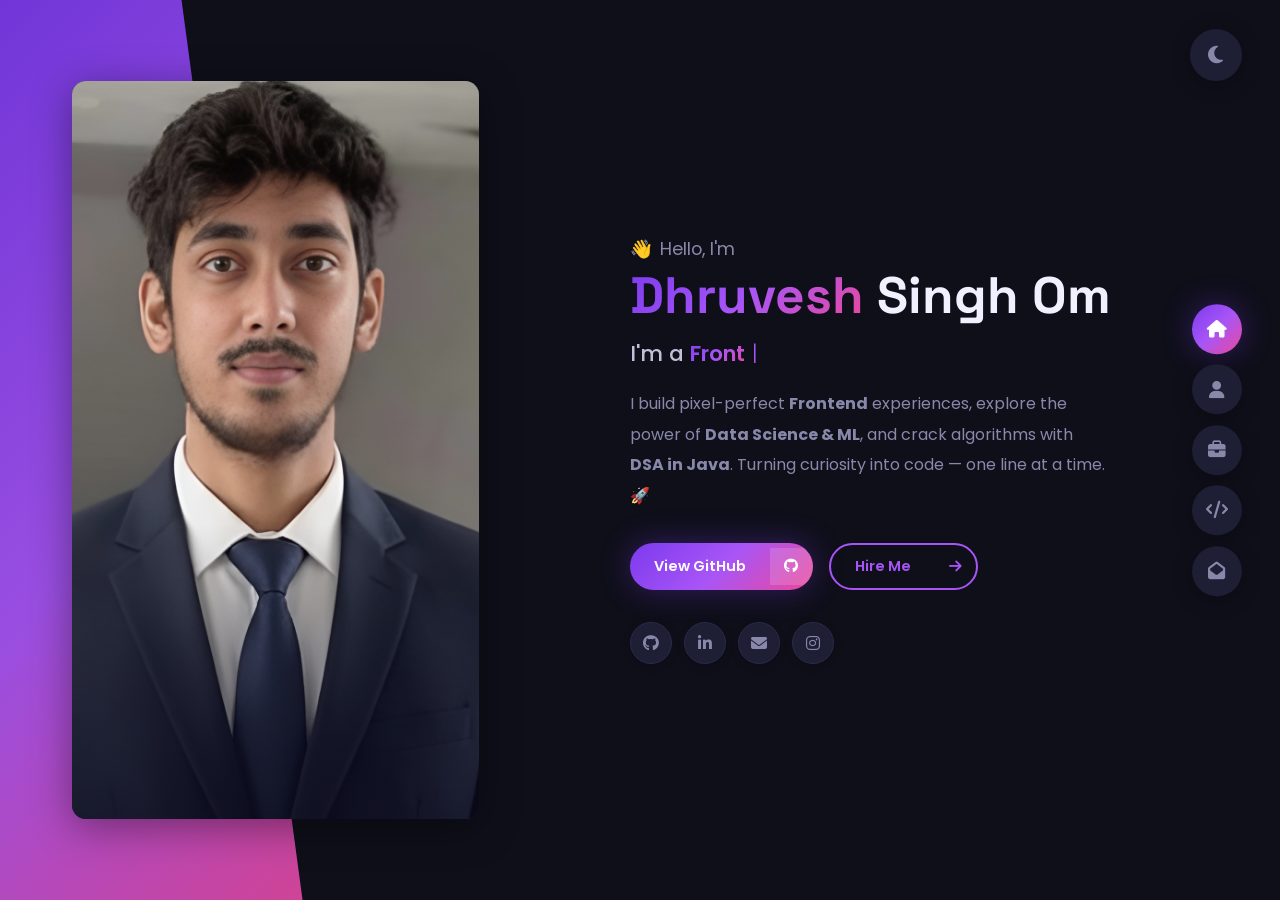
==== index.html @ 545050a3 "Update portfolio: Add Data Science, Frontend & DSA Java content" ====
<!DOCTYPE html>
<html lang="en">

<head>
    <meta charset="UTF-8">
    <meta http-equiv="X-UA-Compatible" content="IE=edge">
    <meta name="viewport" content="width=device-width, initial-scale=1.0">
    <title>Dhruvesh Singh Om — Developer Portfolio</title>
    <meta name="description"
        content="Portfolio of Dhruvesh Singh Om — Aspiring Developer from India. Skills in Frontend Web Development, Data Science, DSA with Java, Python, and more.">
    <meta name="keywords"
        content="Dhruvesh Singh Om, Frontend Developer, Data Science, DSA Java, Portfolio, LPU, Web Developer, Machine Learning, Pandas, NumPy">
    <meta name="author" content="Dhruvesh Singh Om">

    <!-- Open Graph -->
    <meta property="og:title" content="Dhruvesh Singh Om — Developer Portfolio">
    <meta property="og:description"
        content="Aspiring Web Developer passionate about building beautiful and functional websites.">
    <meta property="og:type" content="website">

    <!-- Favicon -->
    <link rel="icon"
        href="data:image/svg+xml,<svg xmlns=%22http://www.w3.org/2000/svg%22 viewBox=%220 0 100 100%22><text y=%22.9em%22 font-size=%2290%22>💻</text></svg>">

    <!-- Fonts -->
    <link rel="preconnect" href="https://fonts.googleapis.com">
    <link rel="preconnect" href="https://fonts.gstatic.com" crossorigin>
    <link
        href="https://fonts.googleapis.com/css2?family=Poppins:wght@300;400;500;600;700;800&family=Space+Grotesk:wght@400;500;600;700&display=swap"
        rel="stylesheet">

    <!-- Font Awesome -->
    <link rel="stylesheet" href="https://cdnjs.cloudflare.com/ajax/libs/font-awesome/6.5.0/css/all.min.css"
        crossorigin="anonymous" referrerpolicy="no-referrer" />

    <!-- Styles -->
    <link rel="stylesheet" href="styles/styles.css">
</head>

<body class="main-content" id="body">

    <!-- ========== PRELOADER ========== -->
    <div class="preloader" id="preloader">
        <div class="preloader-inner">
            <div class="preloader-circle"></div>
            <p class="preloader-text">Loading<span class="dots">...</span></p>
        </div>
    </div>

    <!-- ========== PARTICLES BACKGROUND ========== -->
    <div class="particles" id="particles" aria-hidden="true"></div>

    <!-- ========== SIDE NAVIGATION ========== -->
    <nav class="controls" role="navigation" aria-label="Section navigation">
        <button class="control active-btn" data-id="home" aria-label="Go to Home">
            <i class="fas fa-home" aria-hidden="true"></i>
            <span class="nav-tooltip">Home</span>
        </button>
        <button class="control" data-id="about" aria-label="Go to About">
            <i class="fas fa-user" aria-hidden="true"></i>
            <span class="nav-tooltip">About</span>
        </button>
        <button class="control" data-id="portfolio" aria-label="Go to Portfolio">
            <i class="fas fa-briefcase" aria-hidden="true"></i>
            <span class="nav-tooltip">Portfolio</span>
        </button>
        <button class="control" data-id="skills" aria-label="Go to Skills">
            <i class="fas fa-code" aria-hidden="true"></i>
            <span class="nav-tooltip">Skills</span>
        </button>
        <button class="control" data-id="contact" aria-label="Go to Contact">
            <i class="fas fa-envelope-open" aria-hidden="true"></i>
            <span class="nav-tooltip">Contact</span>
        </button>
    </nav>

    <!-- ========== THEME BUTTON ========== -->
    <button class="theme-btn" id="theme-btn" aria-label="Toggle light/dark mode">
        <i class="fas fa-moon" aria-hidden="true"></i>
    </button>

    <!-- ========== SCROLL TO TOP ========== -->
    <button class="scroll-top" id="scroll-top" aria-label="Scroll to top">
        <i class="fas fa-chevron-up" aria-hidden="true"></i>
    </button>

    <!-- ========== HOME SECTION ========== -->
    <header class="container header active" id="home">
        <div class="header-content">
            <div class="left-header">
                <div class="h-shape"></div>
                <div class="image">
                    <img src="img/hero.jpeg" alt="Dhruvesh Singh Om" loading="eager">
                </div>
            </div>
            <div class="right-header">
                <div class="greeting">
                    <span class="wave">👋</span> Hello, I'm
                </div>
                <h1 class="name">
                    <span class="name-highlight">Dhruvesh</span> Singh Om
                </h1>
                <div class="typing-wrapper">
                    <span class="static-text">I'm a</span>
                    <span class="typed-text" id="typed-text"></span>
                    <span class="cursor" aria-hidden="true">|</span>
                </div>
                <p class="hero-bio">
                    I build pixel-perfect <strong>Frontend</strong> experiences, explore the power of
                    <strong>Data Science &amp; ML</strong>, and crack algorithms with <strong>DSA in Java</strong>.
                    Turning curiosity into code — one line at a time. 🚀
                </p>
                <div class="hero-actions">
                    <a href="https://github.com/DhruveshOm" target="_blank" rel="noopener noreferrer"
                        class="main-btn primary-btn" id="hero-github-btn">
                        <span class="btn-text">View GitHub</span>
                        <span class="btn-icon"><i class="fab fa-github" aria-hidden="true"></i></span>
                    </a>
                    <a href="#contact" class="main-btn outline-btn" id="hero-contact-btn"
                        onclick="showSection('contact')">
                        <span class="btn-text">Hire Me</span>
                        <span class="btn-icon"><i class="fas fa-arrow-right" aria-hidden="true"></i></span>
                    </a>
                </div>
                <div class="hero-socials">
                    <a href="https://github.com/DhruveshOm" target="_blank" rel="noopener noreferrer"
                        aria-label="GitHub" class="social-icon" id="social-github">
                        <i class="fab fa-github" aria-hidden="true"></i>
                    </a>
                    <a href="https://linkedin.com/in/dhruvesh-singh-om-3ab726297/" target="_blank"
                        rel="noopener noreferrer" aria-label="LinkedIn" class="social-icon" id="social-linkedin">
                        <i class="fab fa-linkedin-in" aria-hidden="true"></i>
                    </a>
                    <a href="https://mail.google.com/mail/u/0/#inbox?compose=new" aria-label="Email" class="social-icon"
                        id="social-email">
                        <i class="fas fa-envelope" aria-hidden="true"></i>
                    </a>
                    <a href="https://www.instagram.com/" target="_blank" rel="noopener noreferrer"
                        aria-label="Instagram" class="social-icon" id="social-instagram">
                        <i class="fab fa-instagram" aria-hidden="true"></i>
                    </a>
                </div>
            </div>
        </div>

    </header>

    <main>

        <!-- ========== ABOUT SECTION ========== -->
        <section class="container about" id="about">
            <div class="main-title reveal">
                <h2>About <span>Me</span><span class="bg-text">About</span></h2>
            </div>
            <div class="about-container">
                <div class="left-about reveal">
                    <h4>Who Am I?</h4>
                    <p>
                        Welcome to my corner of the internet! I'm <strong>Dhruvesh Singh Om</strong>, a passionate
                        developer currently pursuing my B.Tech at <strong>Lovely Professional University (LPU)</strong>,
                        Jalandhar, India. My work spans three core domains:
                    </p>
                    <p>
                        🖥️ <strong>Frontend Web Dev</strong> — Crafting responsive, accessible, and visually stunning
                        interfaces using HTML, CSS, JavaScript, and React.<br>
                        📊 <strong>Data Science</strong> — Wrangling data with Python, Pandas &amp; NumPy, and building
                        ML models to uncover real-world insights.<br>
                        ☕ <strong>DSA with Java</strong> — Solving algorithmic challenges and strengthening my
                        problem-solving skills through structured data structures practice.
                    </p>
                    <p>
                        With <strong>7+ hackathons</strong> and <strong>10+ certifications</strong> under my belt,
                        I thrive on challenges and love turning ideas into working products. 💡
                    </p>
                    <div class="btn-con">
                        <a href="https://drive.google.com/file/d/12ax4qu-eOiu4-KbyJJEexVtwW-jmUzkU/view?usp=sharing"
                            class="main-btn primary-btn" id="about-cv-btn" download>
                            <span class="btn-text">Download CV</span>
                            <span class="btn-icon"><i class="fas fa-download" aria-hidden="true"></i></span>
                        </a>
                    </div>
                </div>
                <div class="right-about reveal">
                    <div class="about-item" id="stat-projects">
                        <div class="abt-text">
                            <p class="large-text" data-count="5">0</p>
                            <p class="small-text">Projects<br />Completed</p>
                        </div>
                    </div>
                    <div class="about-item" id="stat-months">
                        <div class="abt-text">
                            <p class="large-text" data-count="12">0</p>
                            <p class="small-text">Months of<br />Experience</p>
                        </div>
                    </div>
                    <div class="about-item" id="stat-certs">
                        <div class="abt-text">
                            <p class="large-text" data-count="10" data-suffix="+">0</p>
                            <p class="small-text">Certificates<br />Earned</p>
                        </div>
                        <a href="certificates.html" class="cert-view-btn" id="cert-view-btn" target="_blank"
                            rel="noopener noreferrer">
                            <i class="fas fa-eye" aria-hidden="true"></i> View All
                        </a>
                    </div>
                    <div class="about-item" id="stat-hackathons">
                        <div class="abt-text">
                            <p class="large-text" data-count="7" data-suffix="+">0</p>
                            <p class="small-text">Hackathons<br />Joined</p>
                        </div>
                        <a href="hackathons.html" class="cert-view-btn" id="hackathon-view-btn" target="_blank"
                            rel="noopener noreferrer">
                            <i class="fas fa-eye" aria-hidden="true"></i> View All
                        </a>
                    </div>
                </div>
            </div>

            <!-- Timeline -->
            <div class="timeline-section reveal">
                <h4 class="stat-title">Education &amp; Experience</h4>
                <div class="timeline">
                    <div class="timeline-item">
                        <div class="tl-icon">
                            <i class="fas fa-school" aria-hidden="true"></i>
                        </div>
                        <p class="tl-duration">Up to 2023</p>
                        <h5>Senior Secondary Education<span> — Suryabadan Vidyapeeth School</span></h5>
                        <p>Completed schooling at Suryabadan Vidyapeeth School with strong academic performance:</p>
                        <div class="school-marks">
                            <span class="mark-badge"><i class="fas fa-star" aria-hidden="true"></i> 10th Grade —
                                <strong>78%</strong></span>
                            <span class="mark-badge"><i class="fas fa-star" aria-hidden="true"></i> 12th Grade —
                                <strong>75.2%</strong></span>
                        </div>
                    </div>
                    <div class="timeline-item">
                        <div class="tl-icon">
                            <i class="fas fa-graduation-cap" aria-hidden="true"></i>
                        </div>
                        <p class="tl-duration">2023 — Present</p>
                        <h5>B.Tech — Computer Science &amp; Engineering<span> — LPU, Jalandhar</span></h5>
                        <p>Pursuing my Bachelor's in Computer Science with focus on Web Technologies, Data Structures,
                            and Software Engineering.</p>
                    </div>
                    <div class="timeline-item">
                        <div class="tl-icon">
                            <i class="fas fa-trophy" aria-hidden="true"></i>
                        </div>
                        <p class="tl-duration">2023 — Present</p>
                        <h5>Hackathon Participant<span> — 7+ Events</span></h5>
                        <p>Participated in multiple national-level hackathons, developing innovative solutions under
                            tight deadlines alongside diverse teams.</p>
                    </div>
                    <div class="timeline-item">
                        <div class="tl-icon">
                            <i class="fas fa-certificate" aria-hidden="true"></i>
                        </div>
                        <p class="tl-duration">2023 — Present</p>
                        <h5>Online Certifications<span> — 10+ Completed</span></h5>
                        <p>Completed certifications in Web Development, Python, Data Structures, and more from platforms
                            like Coursera, Udemy, and NPTEL.</p>
                    </div>
                </div>
            </div>
        </section>

        <!-- ========== PORTFOLIO SECTION ========== -->
        <section class="container" id="portfolio">
            <div class="main-title reveal">
                <h2>My <span>Projects</span><span class="bg-text">Work</span></h2>
            </div>
            <p class="port-text reveal">
                A selection of my favourite builds — each one a challenge I'm proud to have tackled.
            </p>

            <!-- Filter Tabs -->
            <div class="portfolio-filters reveal" id="portfolio-filters">
                <button class="filter-btn active-filter" data-filter="all" id="filter-all">All</button>
                <button class="filter-btn" data-filter="web" id="filter-web">Frontend</button>
                <button class="filter-btn" data-filter="ds" id="filter-ds">Data Science</button>
                <button class="filter-btn" data-filter="dsa" id="filter-dsa">DSA Java</button>
                <button class="filter-btn" data-filter="python" id="filter-python">Python</button>
            </div>

            <div class="portfolios" id="portfolios">

                <div class="portfolio-item reveal" data-category="web" data-id="proj-doctor">
                    <div class="port-img">
                        <img src="img/Project1.jpeg" alt="Doctor Appointment System" loading="lazy">
                        <div class="port-overlay">
                            <div class="port-info">
                                <h3>Doctor Appointment</h3>
                                <p>A full web app for booking doctor appointments with a clean UI and backend logic.</p>
                                <div class="port-tags">
                                    <span>HTML</span><span>CSS</span><span>JS</span>
                                </div>
                                <div class="port-links">
                                    <a href="https://github.com/DhruveshOm" target="_blank" rel="noopener noreferrer"
                                        aria-label="GitHub" class="port-link">
                                        <i class="fab fa-github" aria-hidden="true"></i>
                                    </a>
                                    <a href="#" target="_blank" rel="noopener noreferrer" aria-label="Live Demo"
                                        class="port-link">
                                        <i class="fas fa-external-link-alt" aria-hidden="true"></i>
                                    </a>
                                </div>
                            </div>
                        </div>
                    </div>
                </div>

                <div class="portfolio-item reveal" data-category="web" data-id="proj-food">
                    <div class="port-img">
                        <img src="img/Project2.png" alt="Food Resource Platform" loading="lazy">
                        <div class="port-overlay">
                            <div class="port-info">
                                <h3>Food Resource</h3>
                                <p>A platform connecting food donors and recipients — reducing food wastage in
                                    communities.</p>
                                <div class="port-tags">
                                    <span>HTML</span><span>CSS</span><span>JS</span>
                                </div>
                                <div class="port-links">
                                    <a href="https://github.com/DhruveshOm" target="_blank" rel="noopener noreferrer"
                                        aria-label="GitHub" class="port-link">
                                        <i class="fab fa-github" aria-hidden="true"></i>
                                    </a>
                                    <a href="#" target="_blank" rel="noopener noreferrer" aria-label="Live Demo"
                                        class="port-link">
                                        <i class="fas fa-external-link-alt" aria-hidden="true"></i>
                                    </a>
                                </div>
                            </div>
                        </div>
                    </div>
                </div>

                <div class="portfolio-item reveal" data-category="ds" data-id="proj-eda">
                    <div class="port-img">
                        <img src="img/port4.jpg" alt="EDA with Python" loading="lazy">
                        <div class="port-overlay">
                            <div class="port-info">
                                <h3>EDA Dashboard</h3>
                                <p>Exploratory Data Analysis on a real-world dataset using Pandas, NumPy &amp;
                                    Matplotlib — uncovering patterns and actionable insights.</p>
                                <div class="port-tags">
                                    <span>Python</span><span>Pandas</span><span>Matplotlib</span>
                                </div>
                                <div class="port-links">
                                    <a href="https://github.com/DhruveshOm" target="_blank" rel="noopener noreferrer"
                                        aria-label="GitHub" class="port-link">
                                        <i class="fab fa-github" aria-hidden="true"></i>
                                    </a>
                                </div>
                            </div>
                        </div>
                    </div>
                </div>

                <div class="portfolio-item reveal" data-category="dsa" data-id="proj-dsa">
                    <div class="port-img">
                        <img src="img/port7.jpg" alt="DSA Java Solutions" loading="lazy">
                        <div class="port-overlay">
                            <div class="port-info">
                                <h3>DSA Java Solutions</h3>
                                <p>A curated collection of 100+ algorithmic problems solved in Java — covering
                                    Arrays, Trees, Graphs, DP, and Sorting.</p>
                                <div class="port-tags">
                                    <span>Java</span><span>Algorithms</span><span>LeetCode</span>
                                </div>
                                <div class="port-links">
                                    <a href="https://github.com/DhruveshOm" target="_blank" rel="noopener noreferrer"
                                        aria-label="GitHub" class="port-link">
                                        <i class="fab fa-github" aria-hidden="true"></i>
                                    </a>
                                </div>
                            </div>
                        </div>
                    </div>
                </div>

                <div class="portfolio-item reveal" data-category="web" data-id="proj-portfolio">
                    <div class="port-img">
                        <img src="img/port2.jpg" alt="Portfolio Website" loading="lazy">
                        <div class="port-overlay">
                            <div class="port-info">
                                <h3>This Portfolio</h3>
                                <p>My personal developer portfolio — built from scratch with pure HTML, CSS and vanilla
                                    JavaScript with modern animations &amp; dark mode.</p>
                                <div class="port-tags">
                                    <span>HTML</span><span>CSS</span><span>JS</span>
                                </div>
                                <div class="port-links">
                                    <a href="https://github.com/DhruveshOm" target="_blank" rel="noopener noreferrer"
                                        aria-label="GitHub" class="port-link">
                                        <i class="fab fa-github" aria-hidden="true"></i>
                                    </a>
                                </div>
                            </div>
                        </div>
                    </div>
                </div>

            </div>

            <div class="more-btn-wrap reveal">
                <a href="https://github.com/DhruveshOm" target="_blank" rel="noopener noreferrer"
                    class="main-btn primary-btn" id="view-more-btn">
                    <span class="btn-text">View All on GitHub</span>
                    <span class="btn-icon"><i class="fab fa-github" aria-hidden="true"></i></span>
                </a>
            </div>
        </section>

        <!-- ========== SKILLS SECTION ========== -->
        <section class="container" id="skills">
            <div class="main-title reveal">
                <h2>My <span>Skills</span><span class="bg-text">Skills</span></h2>
            </div>
            <p class="port-text reveal">Technologies and tools I work with</p>

            <!-- Tech Icons Grid -->
            <div class="tech-grid reveal" id="tech-grid">
                <!-- Frontend -->
                <div class="tech-card" id="tc-html">
                    <div class="tech-icon"><i class="fab fa-html5" aria-hidden="true" style="color:#e34f26"></i></div>
                    <span>HTML5</span>
                </div>
                <div class="tech-card" id="tc-css">
                    <div class="tech-icon"><i class="fab fa-css3-alt" aria-hidden="true" style="color:#264de4"></i>
                    </div>
                    <span>CSS3</span>
                </div>
                <div class="tech-card" id="tc-js">
                    <div class="tech-icon"><i class="fab fa-js-square" aria-hidden="true" style="color:#f7df1e"></i>
                    </div>
                    <span>JavaScript</span>
                </div>
                <div class="tech-card" id="tc-react">
                    <div class="tech-icon"><i class="fab fa-react" aria-hidden="true" style="color:#61dafb"></i></div>
                    <span>React</span>
                </div>
                <!-- Data Science -->
                <div class="tech-card" id="tc-python">
                    <div class="tech-icon"><i class="fab fa-python" aria-hidden="true" style="color:#3776ab"></i></div>
                    <span>Python</span>
                </div>
                <div class="tech-card" id="tc-pandas">
                    <div class="tech-icon">
                        <span class="cpp-icon" aria-hidden="true" style="font-size:1.1rem;color:#150458">PD</span>
                    </div>
                    <span>Pandas</span>
                </div>
                <div class="tech-card" id="tc-numpy">
                    <div class="tech-icon">
                        <span class="cpp-icon" aria-hidden="true" style="font-size:1.1rem;color:#4dabcf">NP</span>
                    </div>
                    <span>NumPy</span>
                </div>
                <div class="tech-card" id="tc-ml">
                    <div class="tech-icon">
                        <i class="fas fa-brain" aria-hidden="true" style="color:#ff6b6b"></i>
                    </div>
                    <span>ML / scikit</span>
                </div>
                <!-- DSA & Tools -->
                <div class="tech-card" id="tc-java">
                    <div class="tech-icon">
                        <i class="fab fa-java" aria-hidden="true" style="color:#e76f00"></i>
                    </div>
                    <span>Java</span>
                </div>
                <div class="tech-card" id="tc-git">
                    <div class="tech-icon"><i class="fab fa-git-alt" aria-hidden="true" style="color:#f05032"></i></div>
                    <span>Git</span>
                </div>
                <div class="tech-card" id="tc-github">
                    <div class="tech-icon"><i class="fab fa-github" aria-hidden="true"></i></div>
                    <span>GitHub</span>
                </div>
                <div class="tech-card" id="tc-ds-algo">
                    <div class="tech-icon">
                        <i class="fas fa-sitemap" aria-hidden="true" style="color:#a78bfa"></i>
                    </div>
                    <span>DSA</span>
                </div>
            </div>

            <!-- Progress Bars -->
            <div class="about-stats">
                <h4 class="stat-title reveal">Proficiency Levels</h4>
                <div class="progress-bars reveal" id="progress-bars">
                    <!-- Frontend -->
                    <div class="progress-bar">
                        <p class="prog-title">HTML5 &amp; CSS3</p>
                        <div class="progress-con">
                            <p class="prog-text">82%</p>
                            <div class="progress">
                                <span class="html" style="--target-width: 82%"></span>
                            </div>
                        </div>
                    </div>
                    <div class="progress-bar">
                        <p class="prog-title">JavaScript</p>
                        <div class="progress-con">
                            <p class="prog-text">55%</p>
                            <div class="progress">
                                <span class="js" style="--target-width: 55%"></span>
                            </div>
                        </div>
                    </div>
                    <div class="progress-bar">
                        <p class="prog-title">React JS</p>
                        <div class="progress-con">
                            <p class="prog-text">35%</p>
                            <div class="progress">
                                <span class="react" style="--target-width: 35%"></span>
                            </div>
                        </div>
                    </div>
                    <!-- Data Science -->
                    <div class="progress-bar">
                        <p class="prog-title">Python (Data Science)</p>
                        <div class="progress-con">
                            <p class="prog-text">72%</p>
                            <div class="progress">
                                <span class="python" style="--target-width: 72%"></span>
                            </div>
                        </div>
                    </div>
                    <div class="progress-bar">
                        <p class="prog-title">Pandas &amp; NumPy</p>
                        <div class="progress-con">
                            <p class="prog-text">60%</p>
                            <div class="progress">
                                <span class="css" style="--target-width: 60%"></span>
                            </div>
                        </div>
                    </div>
                    <!-- DSA Java -->
                    <div class="progress-bar">
                        <p class="prog-title">Java (DSA)</p>
                        <div class="progress-con">
                            <p class="prog-text">65%</p>
                            <div class="progress">
                                <span class="cpp" style="--target-width: 65%"></span>
                            </div>
                        </div>
                    </div>
                </div>
            </div>

            <!-- Testimonials -->
            <div class="testimonials-section reveal">
                <h4 class="stat-title">What People Say</h4>
                <div class="testimonials" id="testimonials">
                    <div class="testimonial-item active-testimonial" id="testi-1">
                        <div class="testi-content">
                            <p>"Dhruvesh has shown exceptional dedication during hackathons — his ability to pick up new
                                tools and build functional products under pressure is truly impressive."</p>
                        </div>
                        <div class="testi-author">
                            <div class="testi-avatar">
                                <i class="fas fa-user-circle" aria-hidden="true"></i>
                            </div>
                            <div class="testi-info">
                                <h5>Prof. Ravi Kumar</h5>
                                <span>Faculty Mentor, LPU</span>
                            </div>
                            <div class="testi-stars" aria-label="5 stars">
                                <i class="fas fa-star" aria-hidden="true"></i>
                                <i class="fas fa-star" aria-hidden="true"></i>
                                <i class="fas fa-star" aria-hidden="true"></i>
                                <i class="fas fa-star" aria-hidden="true"></i>
                                <i class="fas fa-star" aria-hidden="true"></i>
                            </div>
                        </div>
                    </div>
                    <div class="testimonial-item" id="testi-2">
                        <div class="testi-content">
                            <p>"Working alongside Dhruvesh at our hackathon was a great experience. He writes clean
                                code, communicates clearly, and always brings creative ideas to the table."</p>
                        </div>
                        <div class="testi-author">
                            <div class="testi-avatar">
                                <i class="fas fa-user-circle" aria-hidden="true"></i>
                            </div>
                            <div class="testi-info">
                                <h5>Arjun Sharma</h5>
                                <span>Hackathon Teammate, LPU</span>
                            </div>
                            <div class="testi-stars" aria-label="5 stars">
                                <i class="fas fa-star" aria-hidden="true"></i>
                                <i class="fas fa-star" aria-hidden="true"></i>
                                <i class="fas fa-star" aria-hidden="true"></i>
                                <i class="fas fa-star" aria-hidden="true"></i>
                                <i class="fas fa-star" aria-hidden="true"></i>
                            </div>
                        </div>
                    </div>
                    <div class="testimonial-item" id="testi-3">
                        <div class="testi-content">
                            <p>"Dhruvesh delivered a solid web project with minimal guidance. His self-learning ability
                                and problem-solving approach are praiseworthy for someone at this stage of his career."
                            </p>
                        </div>
                        <div class="testi-author">
                            <div class="testi-avatar">
                                <i class="fas fa-user-circle" aria-hidden="true"></i>
                            </div>
                            <div class="testi-info">
                                <h5>Priya Nair</h5>
                                <span>Senior Developer, Tech Community</span>
                            </div>
                            <div class="testi-stars" aria-label="5 stars">
                                <i class="fas fa-star" aria-hidden="true"></i>
                                <i class="fas fa-star" aria-hidden="true"></i>
                                <i class="fas fa-star" aria-hidden="true"></i>
                                <i class="fas fa-star" aria-hidden="true"></i>
                                <i class="fas fa-star-half-alt" aria-hidden="true"></i>
                            </div>
                        </div>
                    </div>
                </div>
                <div class="testi-controls">
                    <button class="testi-btn" id="testi-prev" aria-label="Previous testimonial">
                        <i class="fas fa-chevron-left" aria-hidden="true"></i>
                    </button>
                    <div class="testi-dots" id="testi-dots">
                        <span class="testi-dot active-dot" data-index="0"></span>
                        <span class="testi-dot" data-index="1"></span>
                        <span class="testi-dot" data-index="2"></span>
                    </div>
                    <button class="testi-btn" id="testi-next" aria-label="Next testimonial">
                        <i class="fas fa-chevron-right" aria-hidden="true"></i>
                    </button>
                </div>
            </div>
        </section>

        <!-- ========== CONTACT SECTION ========== -->
        <section class="container contact" id="contact">
            <div class="contact-container">
                <div class="main-title reveal">
                    <h2>Contact <span>Me</span><span class="bg-text">Contact</span></h2>
                </div>
                <div class="contact-content-con">
                    <div class="left-contact reveal">
                        <h4>Let's Work Together</h4>
                        <p>
                            I'm always open to discussing new projects, creative ideas, or opportunities
                            to be part of your vision. Feel free to reach out! 🤝
                        </p>
                        <div class="contact-info">
                            <div class="contact-item">
                                <div class="icon">
                                    <i class="fas fa-map-marker-alt" aria-hidden="true"></i>
                                    <span>Location</span>
                                </div>
                                <p>Jalandhar, Punjab, India</p>
                            </div>
                            <div class="contact-item">
                                <div class="icon">
                                    <i class="fas fa-envelope" aria-hidden="true"></i>
                                    <span>Email</span>
                                </div>
                                <p><a href="mailto:dhruvesh.singhom@gmail.com">dhruvesh.singhom@gmail.com</a></p>
                            </div>
                            <div class="contact-item">
                                <div class="icon">
                                    <i class="fas fa-phone" aria-hidden="true"></i>
                                    <span>Phone</span>
                                </div>
                                <p><a href="tel:+918004976656">+91 8004976656</a></p>
                            </div>
                            <div class="contact-item">
                                <div class="icon">
                                    <i class="fas fa-graduation-cap" aria-hidden="true"></i>
                                    <span>Education</span>
                                </div>
                                <p>Lovely Professional University (LPU)</p>
                            </div>
                            <div class="contact-item">
                                <div class="icon">
                                    <i class="fas fa-globe" aria-hidden="true"></i>
                                    <span>Languages</span>
                                </div>
                                <p>Hindi, English</p>
                            </div>
                        </div>
                        <div class="contact-icons">
                            <div class="contact-icon">
                                <a href="https://github.com/DhruveshOm" target="_blank" rel="noopener noreferrer"
                                    aria-label="GitHub" id="contact-github">
                                    <i class="fab fa-github" aria-hidden="true"></i>
                                </a>
                                <a href="https://linkedin.com/in/dhruvesh-singh-om-3ab726297/" target="_blank"
                                    rel="noopener noreferrer" aria-label="LinkedIn" id="contact-linkedin">
                                    <i class="fab fa-linkedin-in" aria-hidden="true"></i>
                                </a>
                                <a href="https://www.instagram.com/" target="_blank" rel="noopener noreferrer"
                                    aria-label="Instagram" id="contact-instagram">
                                    <i class="fab fa-instagram" aria-hidden="true"></i>
                                </a>
                                <a href="https://twitter.com/" target="_blank" rel="noopener noreferrer"
                                    aria-label="Twitter / X" id="contact-twitter">
                                    <i class="fab fa-x-twitter" aria-hidden="true"></i>
                                </a>
                            </div>
                        </div>
                    </div>
                    <div class="right-contact reveal">
                        <form class="contact-form" id="contact-form" novalidate>
                            <div class="input-control i-c-2">
                                <div class="input-wrap">
                                    <input type="text" id="form-name" name="name" required placeholder="Your Name"
                                        autocomplete="name">
                                    <span class="input-error" id="name-error" role="alert"></span>
                                </div>
                                <div class="input-wrap">
                                    <input type="email" id="form-email" name="email" required placeholder="Your Email"
                                        autocomplete="email">
                                    <span class="input-error" id="email-error" role="alert"></span>
                                </div>
                            </div>
                            <div class="input-control">
                                <div class="input-wrap">
                                    <input type="text" id="form-subject" name="subject" required placeholder="Subject">
                                    <span class="input-error" id="subject-error" role="alert"></span>
                                </div>
                            </div>
                            <div class="input-control">
                                <div class="input-wrap">
                                    <textarea name="message" id="form-message" cols="15" rows="8"
                                        placeholder="Your Message..." required></textarea>
                                    <span class="input-error" id="message-error" role="alert"></span>
                                </div>
                            </div>
                            <div class="submit-btn">
                                <button type="submit" class="main-btn primary-btn" id="submit-btn">
                                    <span class="btn-text">Send Message</span>
                                    <span class="btn-icon"><i class="fas fa-paper-plane" aria-hidden="true"></i></span>
                                </button>
                            </div>
                            <div class="form-success" id="form-success" role="status" aria-live="polite"></div>
                        </form>
                    </div>
                </div>
            </div>

            <!-- ========== FOOTER (inside contact section) ========== -->
            <footer class="footer" id="footer">
                <div class="footer-content">
                    <div class="footer-logo">
                        <span class="logo-text">D<span class="accent">.</span>Singh</span>
                        <p>Building the web, one pixel at a time.</p>
                    </div>
                    <div class="footer-links">
                        <h5>Quick Links</h5>
                        <ul>
                            <li><button onclick="showSection('home')" id="footer-home">Home</button></li>
                            <li><button onclick="showSection('about')" id="footer-about">About</button></li>
                            <li><button onclick="showSection('portfolio')" id="footer-portfolio">Projects</button></li>
                            <li><button onclick="showSection('skills')" id="footer-skills">Skills</button></li>
                            <li><button onclick="showSection('contact')" id="footer-contact">Contact</button></li>
                        </ul>
                    </div>
                    <div class="footer-socials">
                        <h5>Connect</h5>
                        <div class="footer-social-icons">
                            <a href="https://github.com/DhruveshOm" target="_blank" rel="noopener noreferrer"
                                aria-label="GitHub" id="footer-github"><i class="fab fa-github"
                                    aria-hidden="true"></i></a>
                            <a href="https://linkedin.com/in/dhruvesh-singh-om-3ab726297/" target="_blank"
                                rel="noopener noreferrer" aria-label="LinkedIn" id="footer-linkedin"><i
                                    class="fab fa-linkedin-in" aria-hidden="true"></i></a>
                            <a href="mailto:dhruvesh.singhom@gmail.com" aria-label="Email" id="footer-email"><i
                                    class="fas fa-envelope" aria-hidden="true"></i></a>
                            <a href="https://www.instagram.com/" target="_blank" rel="noopener noreferrer"
                                aria-label="Instagram" id="footer-insta"><i class="fab fa-instagram"
                                    aria-hidden="true"></i></a>
                        </div>
                    </div>
                </div>
                <div class="footer-bottom">
                    <p>© <span id="year"></span> Dhruvesh Singh Om. Crafted with <span class="heart">❤️</span> in India.
                    </p>
                </div>
            </footer>
        </section>

    </main>

    <script src="app.js"></script>
</body>

</html>
---- styles/styles.css ----
/* ===========================
   ROOT & RESET
=========================== */
*,
*::before,
*::after {
  margin: 0;
  padding: 0;
  box-sizing: border-box;
  list-style: none;
}

:root {
  --color-primary: #0f0f1a;
  --color-surface: #161628;
  --color-card: #1e1e35;
  --color-secondary: #7c3aed;
  --color-accent: #a855f7;
  --color-accent-2: #ec4899;
  --color-gradient: linear-gradient(135deg, #7c3aed 0%, #a855f7 50%, #ec4899 100%);
  --color-gradient-soft: linear-gradient(135deg, rgba(124, 58, 237, 0.15) 0%, rgba(236, 72, 153, 0.15) 100%);
  --color-white: #f0f0ff;
  --color-grey-1: #c0c0d8;
  --color-grey-2: #8888aa;
  --color-grey-3: #555580;
  --color-grey-4: #2a2a4a;
  --color-grey-5: #1e1e35;
  --color-success: #10b981;
  --color-error: #ef4444;
  --color-warning: #f59e0b;
  --font-primary: 'Poppins', sans-serif;
  --font-display: 'Space Grotesk', sans-serif;
  --section-padding: 3rem 18rem;
  --br-sm: 8px;
  --br-md: 14px;
  --br-lg: 24px;
  --br-full: 9999px;
  --shadow-sm: 0 2px 8px rgba(0, 0, 0, .2);
  --shadow-md: 0 4px 20px rgba(0, 0, 0, .3);
  --shadow-lg: 0 8px 40px rgba(0, 0, 0, .4);
  --shadow-glow: 0 0 30px rgba(124, 58, 237, .35);
  --transition-fast: 0.2s ease;
  --transition-std: 0.4s ease;
}

.light-mode {
  --color-primary: #f8f8ff;
  --color-surface: #ffffff;
  --color-card: #f0f0fa;
  --color-white: #1a1a2e;
  --color-grey-1: #333355;
  --color-grey-2: #555580;
  --color-grey-3: #8888aa;
  --color-grey-4: #e2e2f0;
  --color-grey-5: #ededf8;
  --shadow-md: 0 4px 20px rgba(124, 58, 237, .12);
}

/* ===========================
   BASE
=========================== */
html {
  scroll-behavior: smooth;
}

body {
  background-color: var(--color-primary);
  font-family: var(--font-primary);
  font-size: 1rem;
  color: var(--color-white);
  transition: background-color var(--transition-std), color var(--transition-std);
  overflow-x: hidden;
}

a {
  display: inline-block;
  text-decoration: none;
  color: inherit;
  font-family: inherit;
}

button {
  background: none;
  border: none;
  cursor: pointer;
  font-family: inherit;
  color: inherit;
}

img {
  max-width: 100%;
  display: block;
}

section,
header {
  min-height: 100vh;
  width: 100%;
  position: absolute;
  left: 0;
  top: 0;
  padding: var(--section-padding);
  padding-bottom: 5rem;
}

.container {
  display: none;
  background-color: var(--color-primary);
  transition: background-color var(--transition-std);
}

.active {
  display: block;
  animation: sectionAppear 0.6s cubic-bezier(0.16, 1, 0.3, 1);
}

@keyframes sectionAppear {
  from {
    opacity: 0;
    transform: translateY(30px);
  }

  to {
    opacity: 1;
    transform: translateY(0);
  }
}

/* ===========================
   PRELOADER
=========================== */
.preloader {
  position: fixed;
  inset: 0;
  background: var(--color-primary);
  z-index: 9999;
  display: flex;
  align-items: center;
  justify-content: center;
  transition: opacity .5s ease, visibility .5s ease;
}

.preloader.hidden {
  opacity: 0;
  visibility: hidden;
  pointer-events: none;
}

.preloader-inner {
  display: flex;
  flex-direction: column;
  align-items: center;
  gap: 1.2rem;
}

.preloader-circle {
  width: 56px;
  height: 56px;
  border: 4px solid var(--color-grey-4);
  border-top-color: var(--color-accent);
  border-radius: 50%;
  animation: spin .9s linear infinite;
}

@keyframes spin {
  to {
    transform: rotate(360deg);
  }
}

.preloader-text {
  font-size: 1rem;
  color: var(--color-grey-2);
  letter-spacing: 2px;
  text-transform: uppercase;
}

.dots {
  animation: dotPulse 1.2s infinite;
}

@keyframes dotPulse {

  0%,
  100% {
    opacity: 1
  }

  50% {
    opacity: .2
  }
}

/* ===========================
   PARTICLES
=========================== */
.particles {
  position: fixed;
  inset: 0;
  pointer-events: none;
  z-index: 0;
  overflow: hidden;
}

.particle {
  position: absolute;
  border-radius: 50%;
  opacity: .18;
  animation: floatParticle linear infinite;
  background: var(--color-gradient);
}

@keyframes floatParticle {
  0% {
    transform: translateY(100vh) scale(0);
    opacity: 0;
  }

  10% {
    opacity: .18;
  }

  90% {
    opacity: .18;
  }

  100% {
    transform: translateY(-10vh) scale(1);
    opacity: 0;
  }
}

/* ===========================
   SIDE NAVIGATION
=========================== */
.controls {
  position: fixed;
  z-index: 100;
  top: 50%;
  right: 2.4rem;
  display: flex;
  flex-direction: column;
  align-items: center;
  gap: .65rem;
  transform: translateY(-50%);
}

.controls .control {
  background-color: var(--color-card);
  width: 50px;
  height: 50px;
  border-radius: 50%;
  display: flex;
  justify-content: center;
  align-items: center;
  box-shadow: var(--shadow-md);
  transition: background var(--transition-fast), transform var(--transition-fast), box-shadow var(--transition-fast);
  position: relative;
  cursor: pointer;
}

.controls .control i {
  font-size: 1.1rem;
  color: var(--color-grey-2);
  pointer-events: none;
  transition: color var(--transition-fast);
}

.controls .control:hover {
  background: var(--color-gradient);
  transform: translateX(-4px) scale(1.08);
  box-shadow: var(--shadow-glow);
}

.controls .control:hover i {
  color: #fff;
}

.controls .active-btn {
  background: var(--color-gradient) !important;
  box-shadow: var(--shadow-glow) !important;
}

.controls .active-btn i {
  color: #fff !important;
}

.nav-tooltip {
  position: absolute;
  right: calc(100% + 14px);
  background: var(--color-card);
  color: var(--color-white);
  padding: .35rem .85rem;
  border-radius: var(--br-full);
  font-size: .78rem;
  font-weight: 500;
  white-space: nowrap;
  pointer-events: none;
  opacity: 0;
  transform: translateX(8px);
  transition: opacity var(--transition-fast), transform var(--transition-fast);
  box-shadow: var(--shadow-md);
}

.controls .control:hover .nav-tooltip {
  opacity: 1;
  transform: translateX(0);
}

/* ===========================
   THEME BUTTON
=========================== */
.theme-btn {
  top: 1.8rem;
  right: 2.4rem;
  width: 52px;
  height: 52px;
  border-radius: 50%;
  background: var(--color-card);
  position: fixed;
  display: flex;
  justify-content: center;
  align-items: center;
  box-shadow: var(--shadow-md);
  transition: all var(--transition-fast);
  z-index: 100;
  border: none;
  cursor: pointer;
}

.theme-btn:hover {
  background: var(--color-gradient);
  box-shadow: var(--shadow-glow);
  transform: scale(1.08) rotate(20deg);
}

.theme-btn i {
  font-size: 1.25rem;
  color: var(--color-grey-2);
  pointer-events: none;
  transition: color var(--transition-fast);
}

.theme-btn:hover i {
  color: #fff;
}

/* ===========================
   SCROLL TO TOP
=========================== */
.scroll-top {
  position: fixed;
  bottom: 2.5rem;
  right: 2.4rem;
  width: 46px;
  height: 46px;
  border-radius: 50%;
  background: var(--color-gradient);
  display: flex;
  align-items: center;
  justify-content: center;
  z-index: 100;
  box-shadow: var(--shadow-glow);
  opacity: 0;
  visibility: hidden;
  transform: translateY(10px);
  transition: all var(--transition-std);
  cursor: pointer;
  border: none;
}

.scroll-top.visible {
  opacity: 1;
  visibility: visible;
  transform: translateY(0);
}

.scroll-top:hover {
  transform: translateY(-3px);
}

.scroll-top i {
  color: #fff;
  font-size: 1rem;
  pointer-events: none;
}

/* ===========================
   REVEAL ANIMATION
=========================== */
.reveal {
  opacity: 0;
  transform: translateY(40px);
  transition: opacity .7s ease, transform .7s ease;
}

.reveal.revealed {
  opacity: 1;
  transform: translateY(0);
}

/* ===========================
   HERO / HOME
=========================== */
header {
  color: var(--color-white);
  overflow: hidden;
  padding: 0 !important;
  display: flex;
  flex-direction: column;
  justify-content: center;
}

.header-content {
  display: grid;
  grid-template-columns: 1fr 1.2fr;
  min-height: 100vh;
  align-items: center;
}

.left-header {
  display: flex;
  align-items: center;
  position: relative;
  height: 100%;
}

.h-shape {
  position: absolute;
  left: 0;
  top: 0;
  width: 65%;
  height: 100%;
  background: var(--color-gradient);
  clip-path: polygon(0 0, 48% 0, 80% 100%, 0 100%);
  z-index: 0;
  opacity: .9;
}

.left-header .image {
  position: relative;
  border-radius: var(--br-md);
  height: 82%;
  width: 70%;
  margin-left: 4.5rem;
  background-color: var(--color-grey-4);
  z-index: 1;
  box-shadow: var(--shadow-lg);
  overflow: hidden;
}

.left-header .image::before {
  content: '';
  position: absolute;
  inset: 0;
  background: linear-gradient(180deg, transparent 60%, rgba(11, 11, 30, .7) 100%);
  z-index: 1;
}

.left-header .image img {
  width: 100%;
  height: 100%;
  object-fit: cover;
  transition: transform .6s ease, filter var(--transition-std);
  filter: grayscale(15%);
}

.left-header .image img:hover {
  transform: scale(1.04);
  filter: grayscale(0);
}

.right-header {
  display: flex;
  flex-direction: column;
  justify-content: center;
  padding: 4rem 5rem 4rem 3rem;
}

.greeting {
  font-size: 1.1rem;
  color: var(--color-grey-2);
  margin-bottom: .4rem;
  display: flex;
  align-items: center;
  gap: .5rem;
}

.wave {
  display: inline-block;
  animation: wave 2.2s ease-in-out infinite;
  transform-origin: 70% 70%;
}

@keyframes wave {
  0% {
    transform: rotate(0)
  }

  10% {
    transform: rotate(18deg)
  }

  20% {
    transform: rotate(-10deg)
  }

  30% {
    transform: rotate(18deg)
  }

  40% {
    transform: rotate(-6deg)
  }

  50% {
    transform: rotate(10deg)
  }

  60%,
  100% {
    transform: rotate(0)
  }
}

.name {
  font-family: var(--font-display);
  font-size: 3.2rem;
  font-weight: 700;
  line-height: 1.1;
  margin-bottom: .8rem;
}

.name-highlight {
  background: var(--color-gradient);
  -webkit-background-clip: text;
  -webkit-text-fill-color: transparent;
  background-clip: text;
}

.typing-wrapper {
  display: flex;
  align-items: center;
  gap: .4rem;
  font-size: 1.35rem;
  font-weight: 500;
  margin-bottom: 1.2rem;
  color: var(--color-grey-1);
}

.typed-text {
  background: var(--color-gradient);
  -webkit-background-clip: text;
  -webkit-text-fill-color: transparent;
  background-clip: text;
  font-weight: 600;
}

.cursor {
  color: var(--color-accent);
  font-weight: 300;
  animation: cursorBlink .8s step-end infinite;
}

@keyframes cursorBlink {

  0%,
  100% {
    opacity: 1
  }

  50% {
    opacity: 0
  }
}

.hero-bio {
  line-height: 1.9;
  color: var(--color-grey-2);
  margin-bottom: 2rem;
  max-width: 480px;
}

.hero-actions {
  display: flex;
  gap: 1rem;
  flex-wrap: wrap;
  margin-bottom: 2rem;
}

.hero-socials {
  display: flex;
  gap: .75rem;
}

.social-icon {
  width: 42px;
  height: 42px;
  border-radius: 50%;
  background: var(--color-card);
  display: flex;
  align-items: center;
  justify-content: center;
  font-size: 1rem;
  color: var(--color-grey-2);
  transition: all var(--transition-fast);
  box-shadow: var(--shadow-sm);
  border: 1px solid var(--color-grey-4);
}

.social-icon:hover {
  background: var(--color-gradient);
  color: #fff;
  border-color: transparent;
  transform: translateY(-3px);
  box-shadow: var(--shadow-glow);
}

/* Scroll Indicator */
.scroll-indicator {
  position: absolute;
  bottom: 2.5rem;
  left: 50%;
  transform: translateX(-50%);
  display: flex;
  flex-direction: column;
  align-items: center;
  gap: .5rem;
  color: var(--color-grey-3);
  font-size: .75rem;
  letter-spacing: 1px;
  text-transform: uppercase;
  animation: fadeInUp 1.5s 1.5s both;
}

@keyframes fadeInUp {
  from {
    opacity: 0;
    transform: translate(-50%, 15px)
  }

  to {
    opacity: 1;
    transform: translate(-50%, 0)
  }
}

.scroll-mouse {
  width: 26px;
  height: 40px;
  border: 2px solid var(--color-grey-3);
  border-radius: 15px;
  display: flex;
  justify-content: center;
  padding-top: 5px;
}

.scroll-wheel {
  width: 4px;
  height: 8px;
  background: var(--color-accent);
  border-radius: 2px;
  animation: scrollWheel 1.8s ease-in-out infinite;
}

@keyframes scrollWheel {
  0% {
    transform: translateY(0);
    opacity: 1
  }

  100% {
    transform: translateY(12px);
    opacity: 0
  }
}

/* ===========================
   BUTTONS
=========================== */
.main-btn {
  border-radius: var(--br-full);
  font-weight: 600;
  font-size: .9rem;
  display: inline-flex;
  align-items: center;
  overflow: hidden;
  transition: all var(--transition-std);
  position: relative;
  border: none;
  cursor: pointer;
}

.primary-btn {
  background: var(--color-gradient);
  color: #fff;
  box-shadow: var(--shadow-glow);
}

.primary-btn:hover {
  transform: translateY(-3px);
  box-shadow: 0 10px 40px rgba(124, 58, 237, .5);
}

.outline-btn {
  background: transparent;
  color: var(--color-accent);
  border: 2px solid var(--color-accent);
}

.outline-btn:hover {
  background: var(--color-gradient);
  color: #fff;
  border-color: transparent;
  transform: translateY(-3px);
  box-shadow: var(--shadow-glow);
}

.main-btn .btn-text {
  padding: .7rem 1.5rem;
}

.main-btn .btn-icon {
  padding: .7rem .9rem;
  display: flex;
  align-items: center;
  justify-content: center;
}

.primary-btn .btn-icon {
  background: rgba(255, 255, 255, .15);
}

/* ===========================
   SECTION TITLES
=========================== */
.main-title {
  text-align: center;
  margin-bottom: 1rem;
}

.main-title h2 {
  position: relative;
  display: inline-block;
  text-transform: uppercase;
  font-family: var(--font-display);
  font-size: 3.2rem;
  font-weight: 700;
}

.main-title h2 span:not(.bg-text) {
  background: var(--color-gradient);
  -webkit-background-clip: text;
  -webkit-text-fill-color: transparent;
  background-clip: text;
}

.main-title h2 .bg-text {
  position: absolute;
  top: 50%;
  left: 50%;
  z-index: -1;
  color: var(--color-grey-5);
  transform: translate(-50%, -50%);
  font-weight: 900;
  font-size: 5.5rem;
  white-space: nowrap;
  letter-spacing: 4px;
  transition: color var(--transition-std);
}

.light-mode .main-title h2 .bg-text {
  color: var(--color-grey-4);
}

/* ===========================
   ABOUT SECTION
=========================== */
.about-container {
  display: grid;
  grid-template-columns: repeat(2, 1fr);
  gap: 4rem;
  padding-top: 3.5rem;
  padding-bottom: 3rem;
}

.left-about h4 {
  font-size: 1.8rem;
  text-transform: uppercase;
  font-family: var(--font-display);
  margin-bottom: 1rem;
}

.left-about p {
  line-height: 2rem;
  color: var(--color-grey-2);
  margin-bottom: .8rem;
}

.left-about .btn-con {
  margin-top: 1.5rem;
}

.right-about {
  display: grid;
  grid-template-columns: repeat(2, 1fr);
  gap: 1.5rem;
}

.about-item {
  background: var(--color-card);
  border: 1px solid var(--color-grey-4);
  border-radius: var(--br-lg);
  padding: 1.8rem;
  transition: all var(--transition-std);
  box-shadow: var(--shadow-sm);
  position: relative;
  overflow: hidden;
}

.about-item::before {
  content: '';
  position: absolute;
  top: 0;
  left: 0;
  right: 0;
  height: 3px;
  background: var(--color-gradient);
  transform: scaleX(0);
  transition: transform var(--transition-std);
}

.about-item:hover::before {
  transform: scaleX(1);
}

.about-item:hover {
  transform: translateY(-6px);
  border-color: transparent;
  box-shadow: var(--shadow-glow);
}

.large-text {
  font-size: 3rem;
  font-weight: 800;
  font-family: var(--font-display);
  background: var(--color-gradient);
  -webkit-background-clip: text;
  -webkit-text-fill-color: transparent;
  background-clip: text;
}

.small-text {
  padding-left: 3rem;
  position: relative;
  text-transform: uppercase;
  font-size: .8rem;
  color: var(--color-grey-2);
  letter-spacing: 2px;
  line-height: 1.5;
}

.small-text::before {
  content: '';
  position: absolute;
  left: 0;
  top: 50%;
  width: 2rem;
  height: 2px;
  background: var(--color-gradient);
  transform: translateY(-50%);
}

/* ===========================
   TIMELINE
=========================== */
.stat-title {
  text-transform: uppercase;
  font-size: 1.2rem;
  font-family: var(--font-display);
  text-align: center;
  padding: 3rem 0 2rem;
  position: relative;
}

.stat-title::before {
  content: '';
  position: absolute;
  left: 50%;
  top: 0;
  width: 60px;
  height: 3px;
  background: var(--color-gradient);
  transform: translateX(-50%);
  border-radius: var(--br-full);
}

.timeline {
  display: grid;
  grid-template-columns: repeat(2, 1fr);
  gap: 2.5rem;
  padding-bottom: 2rem;
}

.timeline-item {
  position: relative;
  padding: 1.5rem 1.5rem 1.5rem 4rem;
  background: var(--color-card);
  border-radius: var(--br-md);
  border: 1px solid var(--color-grey-4);
  transition: all var(--transition-std);
  box-shadow: var(--shadow-sm);
}

.timeline-item:hover {
  transform: translateY(-4px);
  border-color: var(--color-accent);
  box-shadow: var(--shadow-glow);
}

.tl-icon {
  position: absolute;
  left: -22px;
  top: 1.5rem;
  background: var(--color-gradient);
  width: 44px;
  height: 44px;
  border-radius: 50%;
  display: flex;
  align-items: center;
  justify-content: center;
  box-shadow: var(--shadow-glow);
}

.tl-icon i {
  font-size: 1rem;
  color: white;
}

.tl-duration {
  display: inline-block;
  padding: .2rem .7rem;
  background: var(--color-gradient-soft);
  border: 1px solid rgba(124, 58, 237, .3);
  border-radius: var(--br-full);
  font-size: .75rem;
  text-transform: uppercase;
  font-weight: 600;
  color: var(--color-accent);
  margin-bottom: .6rem;
}

.timeline-item h5 {
  font-size: 1rem;
  font-weight: 600;
  margin-bottom: .5rem;
  text-transform: uppercase;
  line-height: 1.4;
}

.timeline-item h5 span {
  color: var(--color-grey-2);
  font-weight: 400;
  text-transform: none;
  font-size: .9rem;
}

.timeline-item p {
  font-size: .88rem;
  line-height: 1.8;
  color: var(--color-grey-2);
}

/* ===========================
   PORTFOLIO SECTION
=========================== */
.port-text {
  text-align: center;
  color: var(--color-grey-2);
  margin-bottom: 2rem;
}

.portfolio-filters {
  display: flex;
  justify-content: center;
  gap: .8rem;
  flex-wrap: wrap;
  margin-bottom: 2.5rem;
}

.filter-btn {
  padding: .5rem 1.5rem;
  border-radius: var(--br-full);
  background: var(--color-card);
  color: var(--color-grey-2);
  font-size: .88rem;
  font-weight: 500;
  border: 1px solid var(--color-grey-4);
  cursor: pointer;
  transition: all var(--transition-fast);
}

.filter-btn:hover,
.filter-btn.active-filter {
  background: var(--color-gradient);
  color: #fff;
  border-color: transparent;
  box-shadow: var(--shadow-glow);
}

.portfolios {
  display: grid;
  grid-template-columns: repeat(3, 1fr);
  gap: 1.8rem;
}

.portfolio-item {
  border-radius: var(--br-lg);
  overflow: hidden;
  transition: all var(--transition-std);
  box-shadow: var(--shadow-md);
}

.portfolio-item.hidden-project {
  display: none;
}

.port-img {
  position: relative;
  border-radius: var(--br-lg);
  overflow: hidden;
}

.port-img img {
  width: 100%;
  height: 260px;
  object-fit: cover;
  display: block;
  transition: transform .6s ease;
}

.port-overlay {
  position: absolute;
  inset: 0;
  background: linear-gradient(180deg, rgba(124, 58, 237, .95) 0%, rgba(236, 72, 153, .92) 100%);
  display: flex;
  align-items: flex-end;
  padding: 1.5rem;
  opacity: 0;
  transform: translateY(12px);
  transition: opacity var(--transition-std), transform var(--transition-std);
}

.portfolio-item:hover .port-overlay {
  opacity: 1;
  transform: translateY(0);
}

.portfolio-item:hover .port-img img {
  transform: scale(1.06);
}

.port-info h3 {
  font-size: 1.2rem;
  font-weight: 700;
  color: #fff;
  margin-bottom: .4rem;
}

.port-info p {
  font-size: .82rem;
  color: rgba(255, 255, 255, .82);
  line-height: 1.6;
  margin-bottom: .8rem;
}

.port-tags {
  display: flex;
  gap: .4rem;
  flex-wrap: wrap;
  margin-bottom: .9rem;
}

.port-tags span {
  padding: .15rem .6rem;
  background: rgba(255, 255, 255, .15);
  border-radius: var(--br-full);
  font-size: .72rem;
  font-weight: 600;
  color: #fff;
}

.port-links {
  display: flex;
  gap: .6rem;
}

.port-link {
  width: 38px;
  height: 38px;
  border-radius: 50%;
  background: rgba(255, 255, 255, .15);
  display: flex;
  align-items: center;
  justify-content: center;
  color: #fff;
  font-size: .95rem;
  transition: background var(--transition-fast), transform var(--transition-fast);
}

.port-link:hover {
  background: rgba(255, 255, 255, .3);
  transform: scale(1.1);
}

.more-btn-wrap {
  display: flex;
  justify-content: center;
  margin-top: 2.5rem;
}

/* ===========================
   SKILLS SECTION
=========================== */
.tech-grid {
  display: grid;
  grid-template-columns: repeat(8, 1fr);
  gap: 1rem;
  margin: 2rem 0 3rem;
}

.tech-card {
  background: var(--color-card);
  border: 1px solid var(--color-grey-4);
  border-radius: var(--br-md);
  padding: 1.2rem .8rem;
  display: flex;
  flex-direction: column;
  align-items: center;
  gap: .6rem;
  transition: all var(--transition-std);
  cursor: default;
}

.tech-card:hover {
  transform: translateY(-6px);
  border-color: var(--color-accent);
  box-shadow: var(--shadow-glow);
}

.tech-icon {
  font-size: 2.2rem;
  display: flex;
  align-items: center;
  justify-content: center;
}

.tech-card span {
  font-size: .72rem;
  font-weight: 600;
  color: var(--color-grey-2);
  text-transform: uppercase;
  letter-spacing: .5px;
  text-align: center;
}

.cpp-icon {
  font-size: 1.3rem;
  font-weight: 800;
  font-family: var(--font-display);
  background: var(--color-gradient);
  -webkit-background-clip: text;
  -webkit-text-fill-color: transparent;
  background-clip: text;
}

.about-stats {
  padding-bottom: 3rem;
}

/* Cert view button inside stat card */
.cert-view-btn {
  display: inline-flex;
  align-items: center;
  gap: 0.4rem;
  margin-top: 0.8rem;
  font-size: 0.75rem;
  font-weight: 600;
  color: var(--color-accent);
  border: 1px solid var(--color-accent);
  padding: 0.28rem 0.75rem;
  border-radius: var(--br-full);
  transition: all var(--transition-fast);
  text-decoration: none;
}

.cert-view-btn:hover {
  background: var(--color-gradient);
  color: #fff;
  border-color: transparent;
  box-shadow: var(--shadow-glow);
  transform: translateY(-2px);
}

/* School marks in timeline */
.school-marks {
  display: flex;
  flex-wrap: wrap;
  gap: 0.5rem;
  margin-top: 0.6rem;
}

.mark-badge {
  display: inline-flex;
  align-items: center;
  gap: 0.3rem;
  background: var(--color-gradient-soft);
  border: 1px solid rgba(124, 58, 237, 0.3);
  color: var(--color-accent);
  font-size: 0.78rem;
  font-weight: 600;
  padding: 0.2rem 0.65rem;
  border-radius: var(--br-full);
}

.mark-badge i {
  font-size: 0.65rem;
  color: var(--color-warning);
}


.progress-bars {
  display: grid;
  grid-template-columns: repeat(2, 1fr);
  gap: 1.5rem;
}

.progress-bar {
  display: flex;
  flex-direction: column;
  gap: .4rem;
}

.prog-title {
  text-transform: uppercase;
  font-weight: 600;
  font-size: .85rem;
  color: var(--color-grey-1);
  letter-spacing: 1px;
}

.progress-con {
  display: flex;
  align-items: center;
  gap: .8rem;
}

.prog-text {
  color: var(--color-grey-2);
  font-size: .82rem;
  font-weight: 600;
  min-width: 38px;
}

.progress {
  flex: 1;
  height: 6px;
  background: var(--color-grey-4);
  border-radius: var(--br-full);
  overflow: hidden;
  position: relative;
}

.progress span {
  position: absolute;
  top: 0;
  left: 0;
  height: 100%;
  border-radius: var(--br-full);
  background: var(--color-gradient);
  width: 0%;
  transition: width 1.2s cubic-bezier(.4, 0, .2, 1);
}

/* ===========================
   TESTIMONIALS
=========================== */
.testimonials {
  position: relative;
  min-height: 240px;
}

.testimonial-item {
  display: none;
  animation: fadeIn .5s ease;
}

.testimonial-item.active-testimonial {
  display: block;
}

@keyframes fadeIn {
  from {
    opacity: 0;
    transform: translateY(10px)
  }

  to {
    opacity: 1;
    transform: translateY(0)
  }
}

.testi-content {
  background: var(--color-card);
  border: 1px solid var(--color-grey-4);
  border-radius: var(--br-lg);
  padding: 2rem;
  position: relative;
  margin-bottom: 1.5rem;
  box-shadow: var(--shadow-sm);
}

.testi-content::before {
  content: '\201C';
  position: absolute;
  top: -.5rem;
  left: 1.5rem;
  font-size: 5rem;
  line-height: 1;
  background: var(--color-gradient);
  -webkit-background-clip: text;
  -webkit-text-fill-color: transparent;
  background-clip: text;
  opacity: .6;
}

.testi-content::after {
  content: '';
  position: absolute;
  bottom: -12px;
  left: 2rem;
  border-width: 12px 12px 0;
  border-style: solid;
  border-color: var(--color-card) transparent transparent;
}

.testi-content p {
  font-size: .95rem;
  line-height: 1.9;
  color: var(--color-grey-1);
  font-style: italic;
}

.testi-author {
  display: flex;
  align-items: center;
  gap: 1rem;
  padding: 0 .5rem;
}

.testi-avatar {
  font-size: 3.2rem;
  color: var(--color-accent);
}

.testi-info h5 {
  font-size: 1rem;
  font-weight: 700;
}

.testi-info span {
  font-size: .82rem;
  color: var(--color-grey-2);
}

.testi-stars {
  margin-left: auto;
  color: var(--color-warning);
  font-size: .85rem;
  display: flex;
  gap: .2rem;
}

.testi-controls {
  display: flex;
  align-items: center;
  justify-content: center;
  gap: 1.2rem;
  margin-top: 1.5rem;
}

.testi-btn {
  width: 40px;
  height: 40px;
  border-radius: 50%;
  background: var(--color-card);
  border: 1px solid var(--color-grey-4);
  display: flex;
  align-items: center;
  justify-content: center;
  cursor: pointer;
  transition: all var(--transition-fast);
  color: var(--color-grey-2);
}

.testi-btn:hover {
  background: var(--color-gradient);
  color: #fff;
  border-color: transparent;
  box-shadow: var(--shadow-glow);
}

.testi-dots {
  display: flex;
  gap: .5rem;
}

.testi-dot {
  width: 8px;
  height: 8px;
  border-radius: 50%;
  background: var(--color-grey-4);
  cursor: pointer;
  transition: all var(--transition-fast);
}

.testi-dot.active-dot {
  width: 24px;
  background: var(--color-gradient);
  border-radius: var(--br-full);
}

/* ===========================
   CONTACT SECTION
=========================== */
.contact-content-con {
  display: flex;
  gap: 3rem;
  padding-top: 3rem;
}

.left-contact {
  flex: 0 0 360px;
}

.left-contact h4 {
  font-size: 1.8rem;
  font-family: var(--font-display);
  text-transform: uppercase;
  margin-bottom: 1rem;
}

.left-contact>p {
  line-height: 1.9;
  color: var(--color-grey-2);
  margin-bottom: 2rem;
}

.contact-info {
  display: flex;
  flex-direction: column;
  gap: 1rem;
  margin-bottom: 2rem;
}

.contact-item {
  display: flex;
  align-items: flex-start;
  gap: 1rem;
}

.contact-item .icon {
  display: flex;
  align-items: center;
  gap: .5rem;
  min-width: 110px;
  color: var(--color-accent);
  font-weight: 600;
  font-size: .88rem;
  text-transform: uppercase;
  letter-spacing: .5px;
}

.contact-item .icon i {
  font-size: 1rem;
}

.contact-item p {
  color: var(--color-grey-1);
  font-size: .9rem;
  line-height: 1.6;
}

.contact-item p a {
  color: var(--color-grey-1);
  transition: color var(--transition-fast);
}

.contact-item p a:hover {
  color: var(--color-accent);
}

.contact-icon {
  display: flex;
  gap: .6rem;
}

.contact-icon a {
  width: 44px;
  height: 44px;
  border-radius: 50%;
  background: var(--color-card);
  display: flex;
  align-items: center;
  justify-content: center;
  color: var(--color-grey-2);
  font-size: 1rem;
  border: 1px solid var(--color-grey-4);
  transition: all var(--transition-fast);
}

.contact-icon a:hover {
  background: var(--color-gradient);
  color: #fff;
  border-color: transparent;
  transform: translateY(-3px);
  box-shadow: var(--shadow-glow);
}

.right-contact {
  flex: 1;
}

.input-control {
  margin-bottom: 1.2rem;
}

.input-control.i-c-2 {
  display: grid;
  grid-template-columns: 1fr 1fr;
  gap: 1rem;
}

.input-wrap {
  position: relative;
}

.input-control input,
.input-control textarea {
  border-radius: var(--br-lg);
  font-size: .9rem;
  font-family: inherit;
  padding: .85rem 1.2rem;
  outline: none;
  border: 2px solid var(--color-grey-4);
  background: var(--color-card);
  width: 100%;
  color: var(--color-white);
  resize: none;
  transition: border-color var(--transition-fast), box-shadow var(--transition-fast);
}

.input-control input:focus,
.input-control textarea:focus {
  border-color: var(--color-accent);
  box-shadow: 0 0 0 3px rgba(124, 58, 237, .15);
}

.input-control input::placeholder,
.input-control textarea::placeholder {
  color: var(--color-grey-3);
}

.input-error {
  display: block;
  font-size: .75rem;
  color: var(--color-error);
  margin-top: .35rem;
  padding-left: .3rem;
  min-height: 1em;
}

.submit-btn {
  display: flex;
  justify-content: flex-start;
  margin-top: .5rem;
}

.form-success {
  margin-top: 1rem;
  font-size: .9rem;
  color: var(--color-success);
  font-weight: 500;
}

/* ===========================
   FOOTER
=========================== */
.footer {
  background: var(--color-card);
  border-top: 1px solid var(--color-grey-4);
  border-radius: var(--br-lg);
  padding: 2.5rem 2rem 1.5rem;
  margin-top: 3rem;
  position: relative;
}

.footer-content {
  display: grid;
  grid-template-columns: 1.4fr 1fr 1fr;
  gap: 3rem;
  margin-bottom: 2.5rem;
}

.logo-text {
  font-family: var(--font-display);
  font-size: 1.6rem;
  font-weight: 700;
  display: block;
  margin-bottom: .6rem;
}

.logo-text .accent {
  background: var(--color-gradient);
  -webkit-background-clip: text;
  -webkit-text-fill-color: transparent;
  background-clip: text;
}

.footer-logo p {
  color: var(--color-grey-2);
  font-size: .88rem;
  line-height: 1.7;
}

.footer-links h5,
.footer-socials h5 {
  font-size: .85rem;
  text-transform: uppercase;
  letter-spacing: 2px;
  color: var(--color-grey-2);
  margin-bottom: 1rem;
}

.footer-links ul {
  display: flex;
  flex-direction: column;
  gap: .5rem;
}

.footer-links ul li button {
  color: var(--color-grey-2);
  font-size: .88rem;
  transition: color var(--transition-fast), transform var(--transition-fast);
  text-align: left;
}

.footer-links ul li button:hover {
  color: var(--color-accent);
  transform: translateX(4px);
}

.footer-social-icons {
  display: flex;
  gap: .6rem;
}

.footer-social-icons a {
  width: 38px;
  height: 38px;
  border-radius: 50%;
  background: var(--color-card);
  display: flex;
  align-items: center;
  justify-content: center;
  color: var(--color-grey-2);
  font-size: .9rem;
  border: 1px solid var(--color-grey-4);
  transition: all var(--transition-fast);
}

.footer-social-icons a:hover {
  background: var(--color-gradient);
  color: #fff;
  border-color: transparent;
  transform: translateY(-3px);
  box-shadow: var(--shadow-glow);
}

.footer-bottom {
  border-top: 1px solid var(--color-grey-4);
  padding-top: 1.2rem;
  text-align: center;
}

.footer-bottom p {
  font-size: .82rem;
  color: var(--color-grey-3);
}

.heart {
  display: inline-block;
  animation: heartbeat 1.4s ease-in-out infinite;
}

@keyframes heartbeat {

  0%,
  100% {
    transform: scale(1)
  }

  50% {
    transform: scale(1.25)
  }
}

/* ===========================
   RESPONSIVE
=========================== */
@media screen and (max-width: 1400px) {

  section,
  header {
    padding: 3rem 10rem;
  }

  .footer {
    padding: 3rem 10rem 1.5rem;
  }

  .right-header {
    padding-right: 3rem;
  }

  .tech-grid {
    grid-template-columns: repeat(4, 1fr);
  }
}

@media screen and (max-width: 1100px) {

  section,
  header {
    padding: 3rem 5rem;
  }

  .footer {
    padding: 3rem 5rem 1.5rem;
  }

  .portfolios {
    grid-template-columns: repeat(2, 1fr);
  }

  .timeline {
    grid-template-columns: 1fr;
  }

  .name {
    font-size: 2.6rem;
  }
}

@media screen and (max-width: 850px) {

  section,
  header {
    padding: 3rem 2.5rem;
  }

  .footer {
    padding: 3rem 2.5rem 1.5rem;
  }

  .header-content {
    grid-template-columns: 1fr;
    padding: 2rem;
    gap: 2rem;
  }

  .left-header {
    order: -1;
    height: 350px;
  }

  .h-shape {
    display: none;
  }

  .left-header .image {
    margin: 0 auto;
    width: 220px;
    height: 280px;
  }

  .right-header {
    padding: 0;
    align-items: center;
    text-align: center;
  }

  .greeting,
  .hero-actions,
  .hero-socials {
    justify-content: center;
  }

  .hero-bio {
    text-align: center;
    margin: 0 auto 1.5rem;
  }

  .about-container {
    grid-template-columns: 1fr;
    gap: 2rem;
  }

  .right-about {
    grid-template-columns: repeat(2, 1fr);
  }

  .contact-content-con {
    flex-direction: column;
  }

  .left-contact {
    flex: 1;
  }

  .portfolios {
    grid-template-columns: 1fr;
  }

  .tech-grid {
    grid-template-columns: repeat(4, 1fr);
  }

  .progress-bars {
    grid-template-columns: 1fr;
  }

  .footer-content {
    grid-template-columns: 1fr;
    gap: 1.5rem;
  }

  .controls {
    top: auto;
    bottom: 0;
    right: 0;
    left: 0;
    flex-direction: row;
    justify-content: center;
    transform: none;
    background: var(--color-card);
    padding: .5rem;
    gap: .3rem;
    border-top: 1px solid var(--color-grey-4);
  }

  .controls .control {
    width: 44px;
    height: 44px;
  }

  .nav-tooltip {
    display: none;
  }

  .theme-btn {
    top: 1rem;
    right: 1rem;
    width: 44px;
    height: 44px;
  }

  .scroll-top {
    right: 1rem;
  }

  .main-title h2 {
    font-size: 2.4rem;
  }

  .main-title h2 .bg-text {
    font-size: 4rem;
  }

  .input-control.i-c-2 {
    grid-template-columns: 1fr;
  }
}

@media screen and (max-width: 480px) {
  .tech-grid {
    grid-template-columns: repeat(2, 1fr);
  }

  .name {
    font-size: 2rem;
  }

  .typing-wrapper {
    font-size: 1.05rem;
  }

  .about-item {
    padding: 1.2rem;
  }

  .large-text {
    font-size: 2.2rem;
  }
}
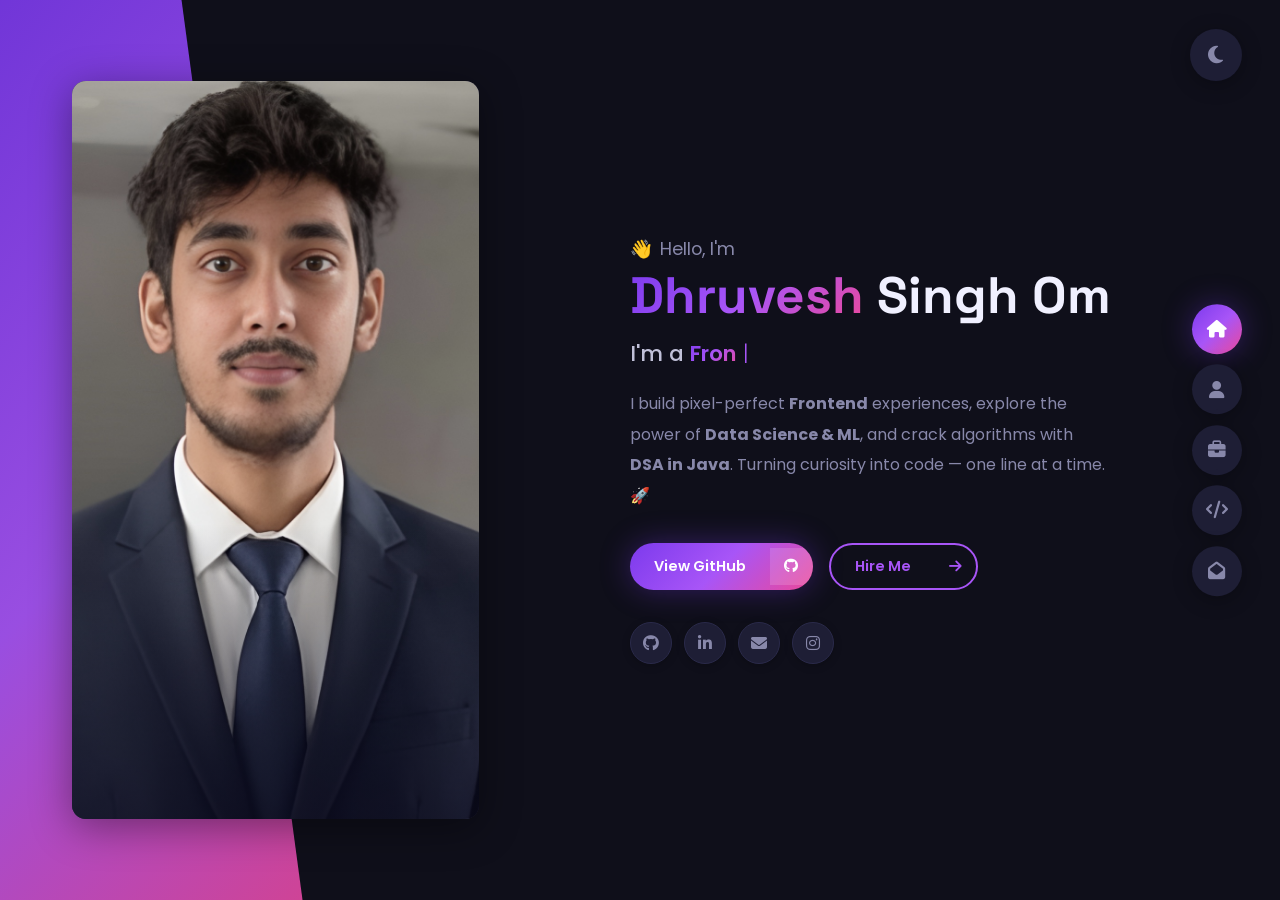
==== commit 04a7d798: "Remove progress bars from skills section — show tech cards only" ====
--- a/index.html
+++ b/index.html
@@ -487,69 +487,6 @@
                 </div>
             </div>
 
-            <!-- Progress Bars -->
-            <div class="about-stats">
-                <h4 class="stat-title reveal">Proficiency Levels</h4>
-                <div class="progress-bars reveal" id="progress-bars">
-                    <!-- Frontend -->
-                    <div class="progress-bar">
-                        <p class="prog-title">HTML5 &amp; CSS3</p>
-                        <div class="progress-con">
-                            <p class="prog-text">82%</p>
-                            <div class="progress">
-                                <span class="html" style="--target-width: 82%"></span>
-                            </div>
-                        </div>
-                    </div>
-                    <div class="progress-bar">
-                        <p class="prog-title">JavaScript</p>
-                        <div class="progress-con">
-                            <p class="prog-text">55%</p>
-                            <div class="progress">
-                                <span class="js" style="--target-width: 55%"></span>
-                            </div>
-                        </div>
-                    </div>
-                    <div class="progress-bar">
-                        <p class="prog-title">React JS</p>
-                        <div class="progress-con">
-                            <p class="prog-text">35%</p>
-                            <div class="progress">
-                                <span class="react" style="--target-width: 35%"></span>
-                            </div>
-                        </div>
-                    </div>
-                    <!-- Data Science -->
-                    <div class="progress-bar">
-                        <p class="prog-title">Python (Data Science)</p>
-                        <div class="progress-con">
-                            <p class="prog-text">72%</p>
-                            <div class="progress">
-                                <span class="python" style="--target-width: 72%"></span>
-                            </div>
-                        </div>
-                    </div>
-                    <div class="progress-bar">
-                        <p class="prog-title">Pandas &amp; NumPy</p>
-                        <div class="progress-con">
-                            <p class="prog-text">60%</p>
-                            <div class="progress">
-                                <span class="css" style="--target-width: 60%"></span>
-                            </div>
-                        </div>
-                    </div>
-                    <!-- DSA Java -->
-                    <div class="progress-bar">
-                        <p class="prog-title">Java (DSA)</p>
-                        <div class="progress-con">
-                            <p class="prog-text">65%</p>
-                            <div class="progress">
-                                <span class="cpp" style="--target-width: 65%"></span>
-                            </div>
-                        </div>
-                    </div>
-                </div>
-            </div>
 
             <!-- Testimonials -->
             <div class="testimonials-section reveal">
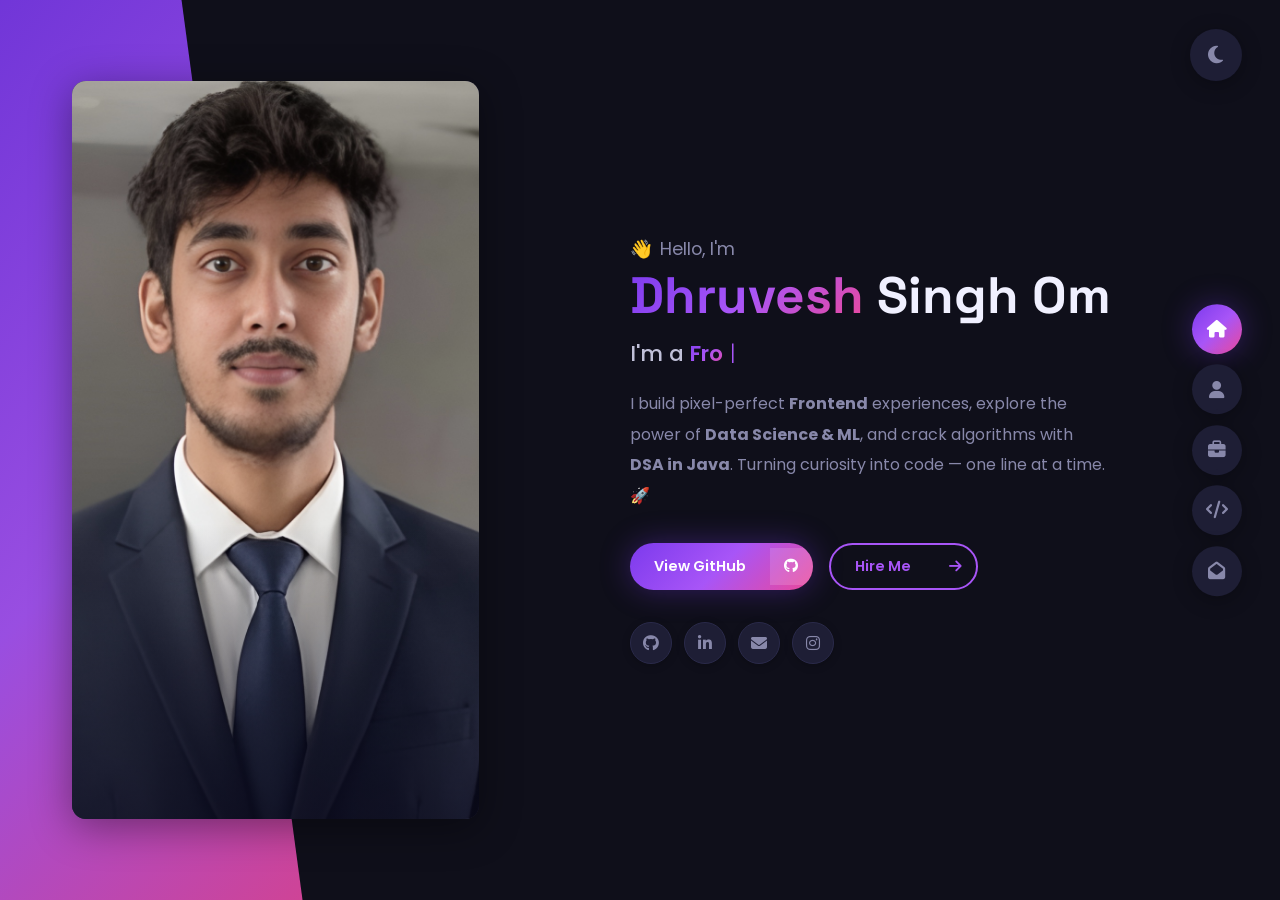
==== commit edc933c4: "Update project cards with new names and matching images" ====
--- a/index.html
+++ b/index.html
@@ -275,29 +275,29 @@
             </p>
 
             <!-- Filter Tabs -->
-            <div class="portfolio-filters reveal" id="portfolio-filters">
+            <!-- <div class="portfolio-filters reveal" id="portfolio-filters">
                 <button class="filter-btn active-filter" data-filter="all" id="filter-all">All</button>
                 <button class="filter-btn" data-filter="web" id="filter-web">Frontend</button>
                 <button class="filter-btn" data-filter="ds" id="filter-ds">Data Science</button>
                 <button class="filter-btn" data-filter="dsa" id="filter-dsa">DSA Java</button>
                 <button class="filter-btn" data-filter="python" id="filter-python">Python</button>
-            </div>
+            </div> -->
 
             <div class="portfolios" id="portfolios">
 
-                <div class="portfolio-item reveal" data-category="web" data-id="proj-doctor">
+                <div class="portfolio-item reveal" data-category="web" data-id="proj-elearning">
                     <div class="port-img">
-                        <img src="img/Project1.jpeg" alt="Doctor Appointment System" loading="lazy">
+                        <img src="img/proj-elearning.png" alt="E-learning Platform" loading="lazy">
                         <div class="port-overlay">
                             <div class="port-info">
-                                <h3>Doctor Appointment</h3>
-                                <p>A full web app for booking doctor appointments with a clean UI and backend logic.</p>
+                                <h3>E-learning platform</h3>
+                                <p>A full web app forlearning with a clean UI and backend logic.</p>
                                 <div class="port-tags">
                                     <span>HTML</span><span>CSS</span><span>JS</span>
                                 </div>
                                 <div class="port-links">
-                                    <a href="https://github.com/DhruveshOm" target="_blank" rel="noopener noreferrer"
-                                        aria-label="GitHub" class="port-link">
+                                    <a href="https://github.com/DhruveshOm/E-Learning-platform" target="_blank"
+                                        rel="noopener noreferrer" aria-label="GitHub" class="port-link">
                                         <i class="fab fa-github" aria-hidden="true"></i>
                                     </a>
                                     <a href="#" target="_blank" rel="noopener noreferrer" aria-label="Live Demo"
@@ -310,26 +310,25 @@
                     </div>
                 </div>
 
-                <div class="portfolio-item reveal" data-category="web" data-id="proj-food">
+                <div class="portfolio-item reveal" data-category="web" data-id="proj-trivia">
                     <div class="port-img">
-                        <img src="img/Project2.png" alt="Food Resource Platform" loading="lazy">
+                        <img src="img/proj-trivia.png" alt="AI Trivia Bot" loading="lazy">
                         <div class="port-overlay">
                             <div class="port-info">
-                                <h3>Food Resource</h3>
-                                <p>A platform connecting food donors and recipients — reducing food wastage in
-                                    communities.</p>
+                                <h3>Ai-trivia bot</h3>
+                                <p>Ai trivia bot to generate quiz</p>
                                 <div class="port-tags">
-                                    <span>HTML</span><span>CSS</span><span>JS</span>
+                                    <span>React </span><span>Tailwind css</span><span>Gemini API</span>
                                 </div>
                                 <div class="port-links">
-                                    <a href="https://github.com/DhruveshOm" target="_blank" rel="noopener noreferrer"
-                                        aria-label="GitHub" class="port-link">
+                                    <a href="https://github.com/DhruveshOm/AI_triva-bot" target="_blank"
+                                        rel="noopener noreferrer" aria-label="GitHub" class="port-link">
                                         <i class="fab fa-github" aria-hidden="true"></i>
                                     </a>
-                                    <a href="#" target="_blank" rel="noopener noreferrer" aria-label="Live Demo"
+                                    <!-- <a href="#" target="_blank" rel="noopener noreferrer" aria-label="Live Demo"
                                         class="port-link">
                                         <i class="fas fa-external-link-alt" aria-hidden="true"></i>
-                                    </a>
+                                    </a> -->
                                 </div>
                             </div>
                         </div>
@@ -338,7 +337,7 @@
 
                 <div class="portfolio-item reveal" data-category="ds" data-id="proj-eda">
                     <div class="port-img">
-                        <img src="img/port4.jpg" alt="EDA with Python" loading="lazy">
+                        <img src="img/proj-eda.png" alt="EDA Dashboard" loading="lazy">
                         <div class="port-overlay">
                             <div class="port-info">
                                 <h3>EDA Dashboard</h3>
@@ -348,8 +347,8 @@
                                     <span>Python</span><span>Pandas</span><span>Matplotlib</span>
                                 </div>
                                 <div class="port-links">
-                                    <a href="https://github.com/DhruveshOm" target="_blank" rel="noopener noreferrer"
-                                        aria-label="GitHub" class="port-link">
+                                    <a href="https://github.com/DhruveshOm/Python_ca2" target="_blank"
+                                        rel="noopener noreferrer" aria-label="GitHub" class="port-link">
                                         <i class="fab fa-github" aria-hidden="true"></i>
                                     </a>
                                 </div>
@@ -358,16 +357,15 @@
                     </div>
                 </div>
 
-                <div class="portfolio-item reveal" data-category="dsa" data-id="proj-dsa">
+                <div class="portfolio-item reveal" data-category="web" data-id="proj-olx">
                     <div class="port-img">
-                        <img src="img/port7.jpg" alt="DSA Java Solutions" loading="lazy">
+                        <img src="img/proj-olx.png" alt="OLX Clone" loading="lazy">
                         <div class="port-overlay">
                             <div class="port-info">
-                                <h3>DSA Java Solutions</h3>
-                                <p>A curated collection of 100+ algorithmic problems solved in Java — covering
-                                    Arrays, Trees, Graphs, DP, and Sorting.</p>
+                                <h3>OLX clone</h3>
+                                <p>Created a olx clone react-app</p>
                                 <div class="port-tags">
-                                    <span>Java</span><span>Algorithms</span><span>LeetCode</span>
+                                    <span>React</span><span>Firebase</span><span>tailwind-css</span>
                                 </div>
                                 <div class="port-links">
                                     <a href="https://github.com/DhruveshOm" target="_blank" rel="noopener noreferrer"
@@ -392,8 +390,8 @@
                                     <span>HTML</span><span>CSS</span><span>JS</span>
                                 </div>
                                 <div class="port-links">
-                                    <a href="https://github.com/DhruveshOm" target="_blank" rel="noopener noreferrer"
-                                        aria-label="GitHub" class="port-link">
+                                    <a href="https://github.com/DhruveshOm/My_Portfolio" target="_blank"
+                                        rel="noopener noreferrer" aria-label="GitHub" class="port-link">
                                         <i class="fab fa-github" aria-hidden="true"></i>
                                     </a>
                                 </div>
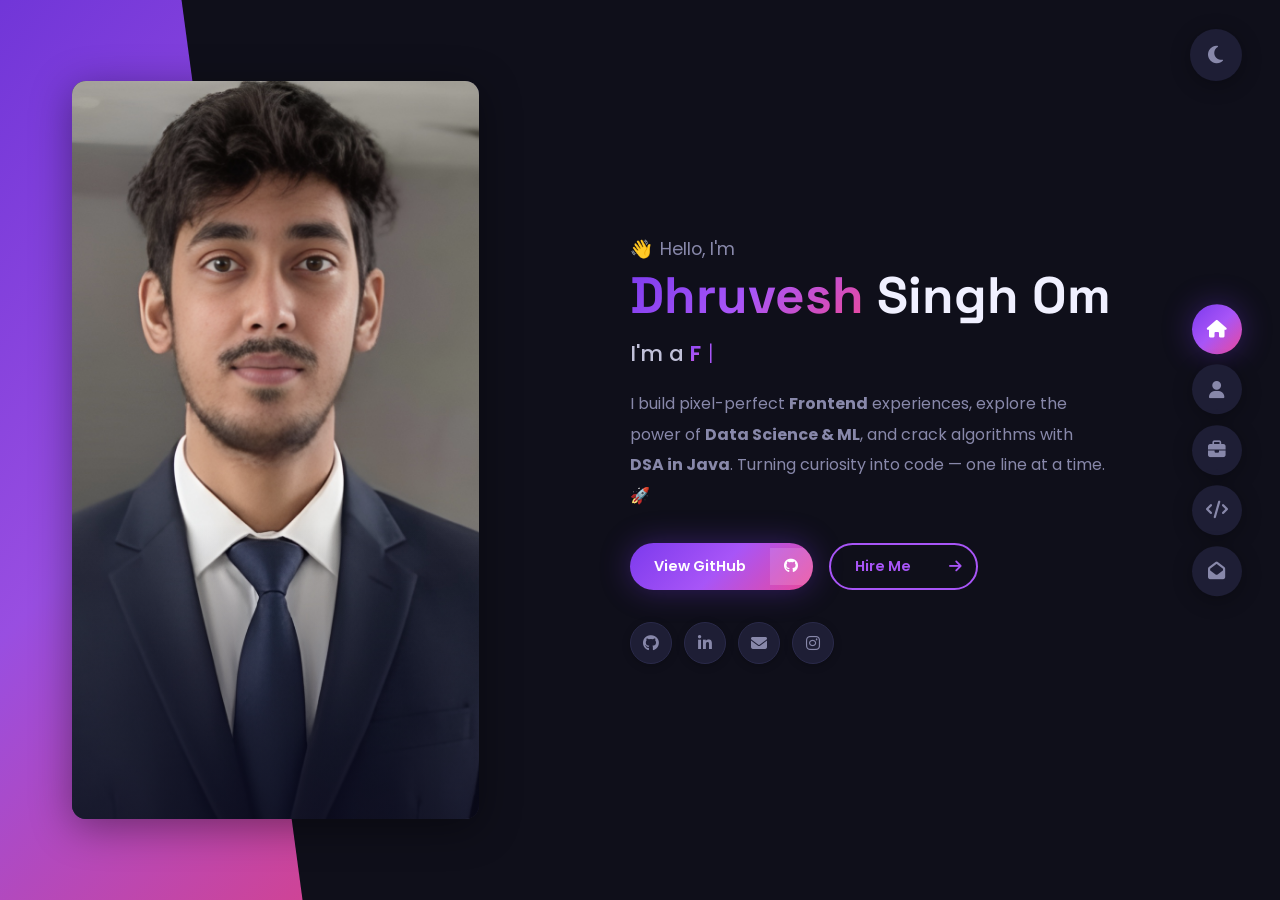
==== commit ce0d9896: "Update index.html Signed-off-by: Dhruvesh Singh Om <148573305+DhruveshOm@users.noreply.github.com>" ====
--- a/index.html
+++ b/index.html
@@ -189,7 +189,7 @@
                     </div>
                     <div class="about-item" id="stat-months">
                         <div class="abt-text">
-                            <p class="large-text" data-count="12">0</p>
+                            <p class="large-text" data-count="1">0</p>
                             <p class="small-text">Months of<br />Experience</p>
                         </div>
                     </div>
@@ -730,4 +730,4 @@
     <script src="app.js"></script>
 </body>
 
-</html>+</html>
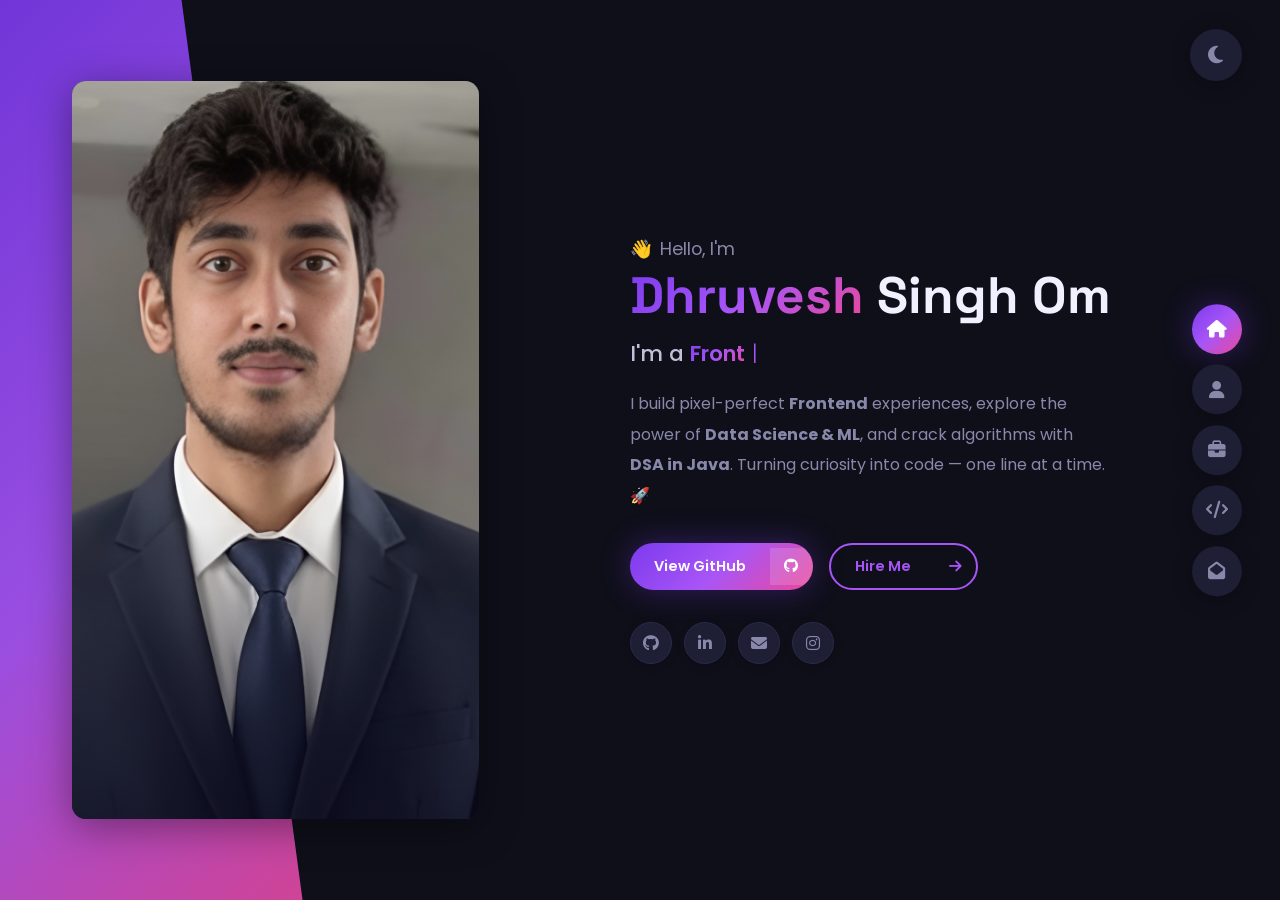
==== commit 355a71df: "Update index.html Signed-off-by: Dhruvesh Singh Om <148573305+DhruveshOm@users.noreply.github.com>" ====
--- a/index.html
+++ b/index.html
@@ -189,8 +189,8 @@
                     </div>
                     <div class="about-item" id="stat-months">
                         <div class="abt-text">
-                            <p class="large-text" data-count="1">0</p>
-                            <p class="small-text">Months of<br />Experience</p>
+                            <p class="large-text" data-count="2">0</p>
+                            <p class="small-text">Months of<br />Training</p>
                         </div>
                     </div>
                     <div class="about-item" id="stat-certs">
